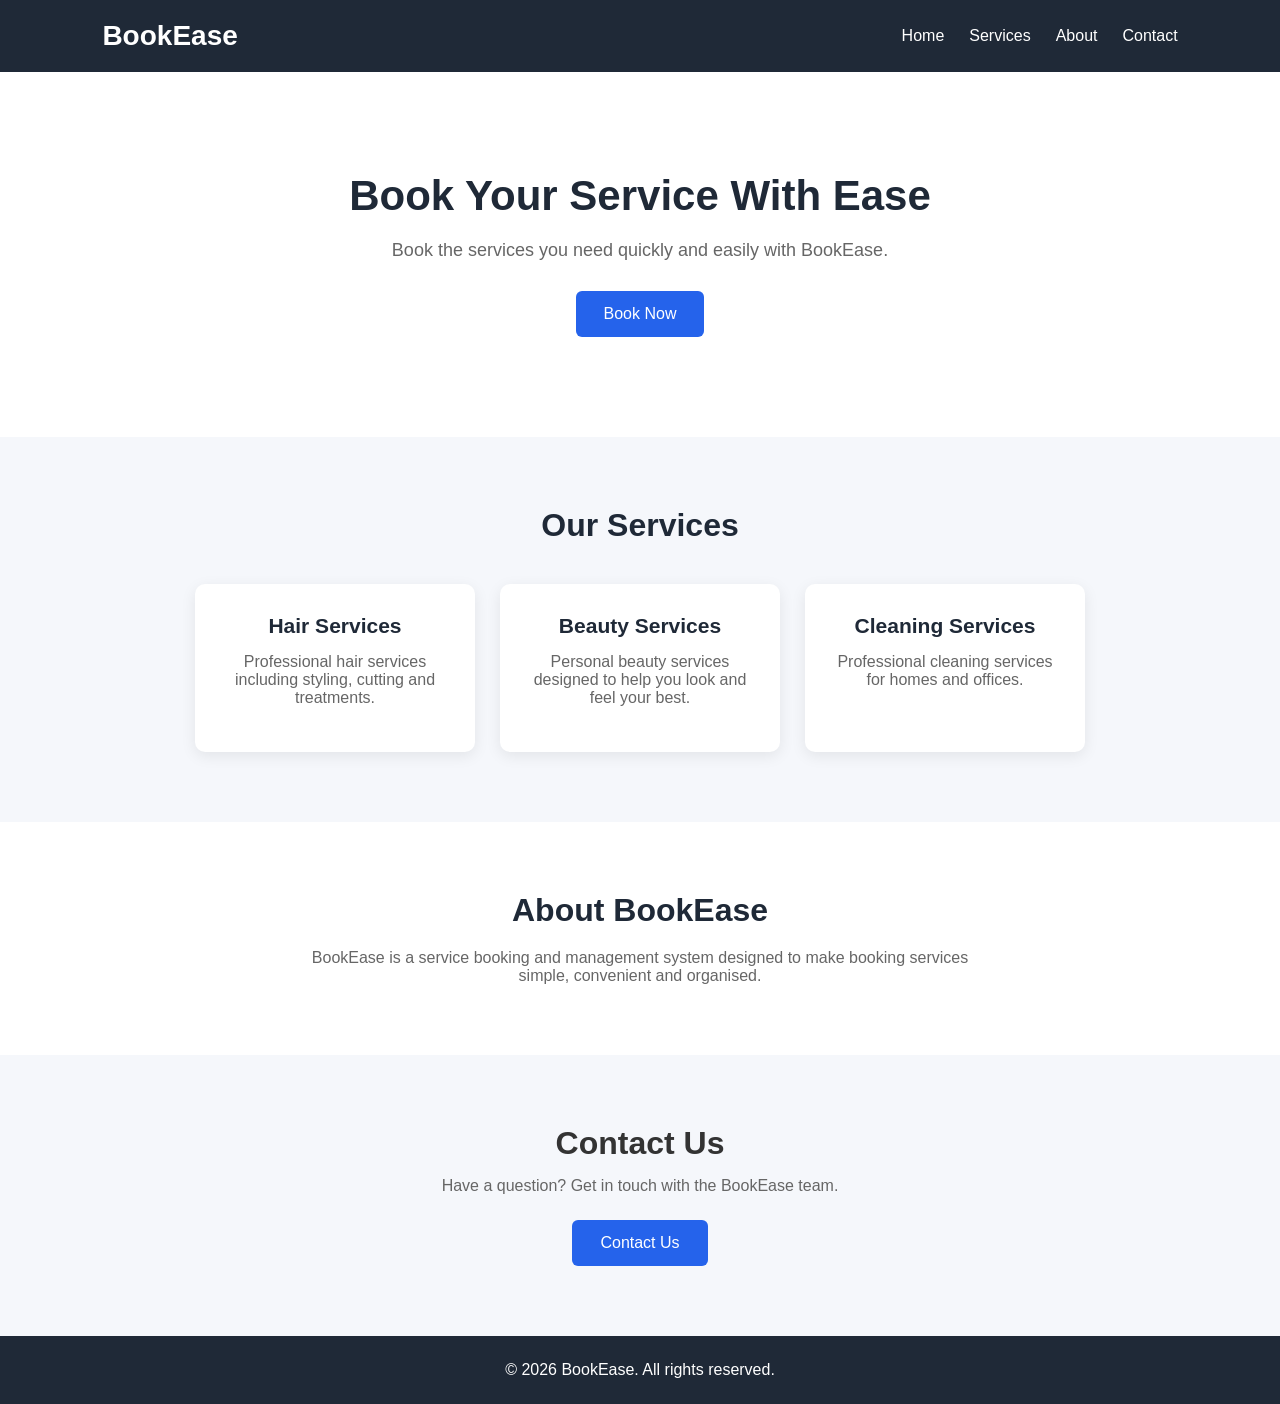
==== frontend/index.html @ 75c25eb1 "Initial commit - BookEase project" ====
<!DOCTYPE html>
<html lang="en">

<head>
    <meta charset="UTF-8">
    <meta name="viewport" content="width=device-width, initial-scale=1.0">

    <title>BookEase - Service Booking</title>

    <link rel="stylesheet" href="style.css">
</head>

<body>

    <!-- Header -->
    <header>

        <h1>BookEase</h1>

        <nav>
            <a href="index.html">Home</a>
            <a href="services.html">Services</a>
            <a href="index.html#about">About</a>
            <a href="index.html#contact">Contact</a>
        </nav>

    </header>


    <!-- Hero Section -->
    <main>

        <section class="hero">

            <h2>Book Your Service With Ease</h2>

            <p>
                Book the services you need quickly and easily
                with BookEase.
            </p>

            <a href="booking.html">
                <button>Book Now</button>
            </a>

        </section>


        <!-- Services Section -->
        <section id="services">

            <h2>Our Services</h2>

            <div class="services-container">

                <div class="service-card">

                    <h3>Hair Services</h3>

                    <p>
                        Professional hair services including
                        styling, cutting and treatments.
                    </p>

                </div>


                <div class="service-card">

                    <h3>Beauty Services</h3>

                    <p>
                        Personal beauty services designed to
                        help you look and feel your best.
                    </p>

                </div>


                <div class="service-card">

                    <h3>Cleaning Services</h3>

                    <p>
                        Professional cleaning services for
                        homes and offices.
                    </p>

                </div>

            </div>

        </section>


        <!-- About Section -->
        <section id="about">

            <h2>About BookEase</h2>

            <p>
                BookEase is a service booking and management
                system designed to make booking services
                simple, convenient and organised.
            </p>

        </section>


        <!-- Contact Section -->
        <section id="contact">

            <h2>Contact Us</h2>

            <p>
                Have a question? Get in touch with the
                BookEase team.
            </p>

            <button>Contact Us</button>

        </section>

    </main>


    <!-- Footer -->
    <footer>

        <p>
            &copy; 2026 BookEase. All rights reserved.
        </p>

    </footer>


    <script src="script.js"></script>

</body>

</html>
---- frontend/style.css ----
* {
    margin: 0;
    padding: 0;
    box-sizing: border-box;
}

body {
    font-family: Arial, sans-serif;
    background-color: #f5f7fb;
    color: #333;
}
header {
    background-color: #1f2937;
    color: white;
    padding: 20px 8%;
    display: flex;
    justify-content: space-between;
    align-items: center;
}

header h1 {
    font-size: 28px;
}

nav {
    display: flex;
    gap: 25px;
}

nav a {
    color: white;
    text-decoration: none;
    font-size: 16px;
}

nav a:hover {
    text-decoration: underline;
}
.hero {
    background-color: white;
    text-align: center;
    padding: 100px 20px;
}

.hero h2 {
    font-size: 42px;
    margin-bottom: 20px;
    color: #1f2937;
}

.hero p {
    font-size: 18px;
    color: #666;
    margin-bottom: 30px;
}
button {
    background-color: #2563eb;
    color: white;
    border: none;
    padding: 14px 28px;
    border-radius: 6px;
    font-size: 16px;
    cursor: pointer;
}

button:hover {
    background-color: #1d4ed8;
}
#services {
    padding: 70px 8%;
    text-align: center;
}

#services h2 {
    font-size: 32px;
    margin-bottom: 40px;
    color: #1f2937;
}

.services-container {
    display: flex;
    justify-content: center;
    gap: 25px;
    flex-wrap: wrap;
}

.service-card {
    background-color: white;
    width: 280px;
    padding: 30px;
    border-radius: 10px;
    box-shadow: 0 4px 15px rgba(0, 0, 0, 0.08);
}

.service-card h3 {
    font-size: 21px;
    margin-bottom: 15px;
    color: #1f2937;
}

.service-card p {
    color: #666;
    margin-bottom: 15px;
}
#about {
    background-color: white;
    padding: 70px 8%;
    text-align: center;
}

#about h2 {
    font-size: 32px;
    margin-bottom: 20px;
    color: #1f2937;
}

#about p {
    max-width: 700px;
    margin: 0 auto;
    color: #666;
}
#contact {
    padding: 70px 8%;
    text-align: center;
    background-color: #f5f7fb;
}

#contact h2 {
    font-size: 32px;
    margin-bottom: 15px;
}

#contact p {
    margin-bottom: 25px;
    color: #666;
}
footer {
    background-color: #1f2937;
    color: white;
    text-align: center;
    padding: 25px;
}
@media (max-width: 768px) {

    header {
        flex-direction: column;
        gap: 20px;
    }

    nav {
        flex-wrap: wrap;
        justify-content: center;
    }

    .hero {
        padding: 70px 20px;
    }

    .hero h2 {
        font-size: 32px;
    }

    .services-container {
        flex-direction: column;
        align-items: center;
    }

    .service-card {
        width: 90%;
        max-width: 350px;
    }
}
.booking-section {
    max-width: 700px;
    margin: 60px auto;
    padding: 40px;
    background-color: white;
    border-radius: 10px;
    box-shadow: 0 4px 15px rgba(0, 0, 0, 0.08);
}

.booking-section h2 {
    text-align: center;
    font-size: 32px;
    color: #1f2937;
    margin-bottom: 10px;
}

.booking-section > p {
    text-align: center;
    color: #666;
    margin-bottom: 35px;
}

.form-group {
    margin-bottom: 20px;
}

.form-group label {
    display: block;
    margin-bottom: 8px;
    font-weight: bold;
}

.form-group input,
.form-group select,
.form-group textarea {
    width: 100%;
    padding: 12px;
    border: 1px solid #d1d5db;
    border-radius: 6px;
    font-size: 16px;
    font-family: Arial, sans-serif;
}

.form-group input:focus,
.form-group select:focus,
.form-group textarea:focus {
    outline: none;
    border-color: #2563eb;
}

.form-group textarea {
    resize: vertical;
}

.booking-section button {
    width: 100%;
    margin-top: 10px;
}
@media (max-width: 768px) {

    .booking-section {
        width: 90%;
        padding: 25px;
    }

}
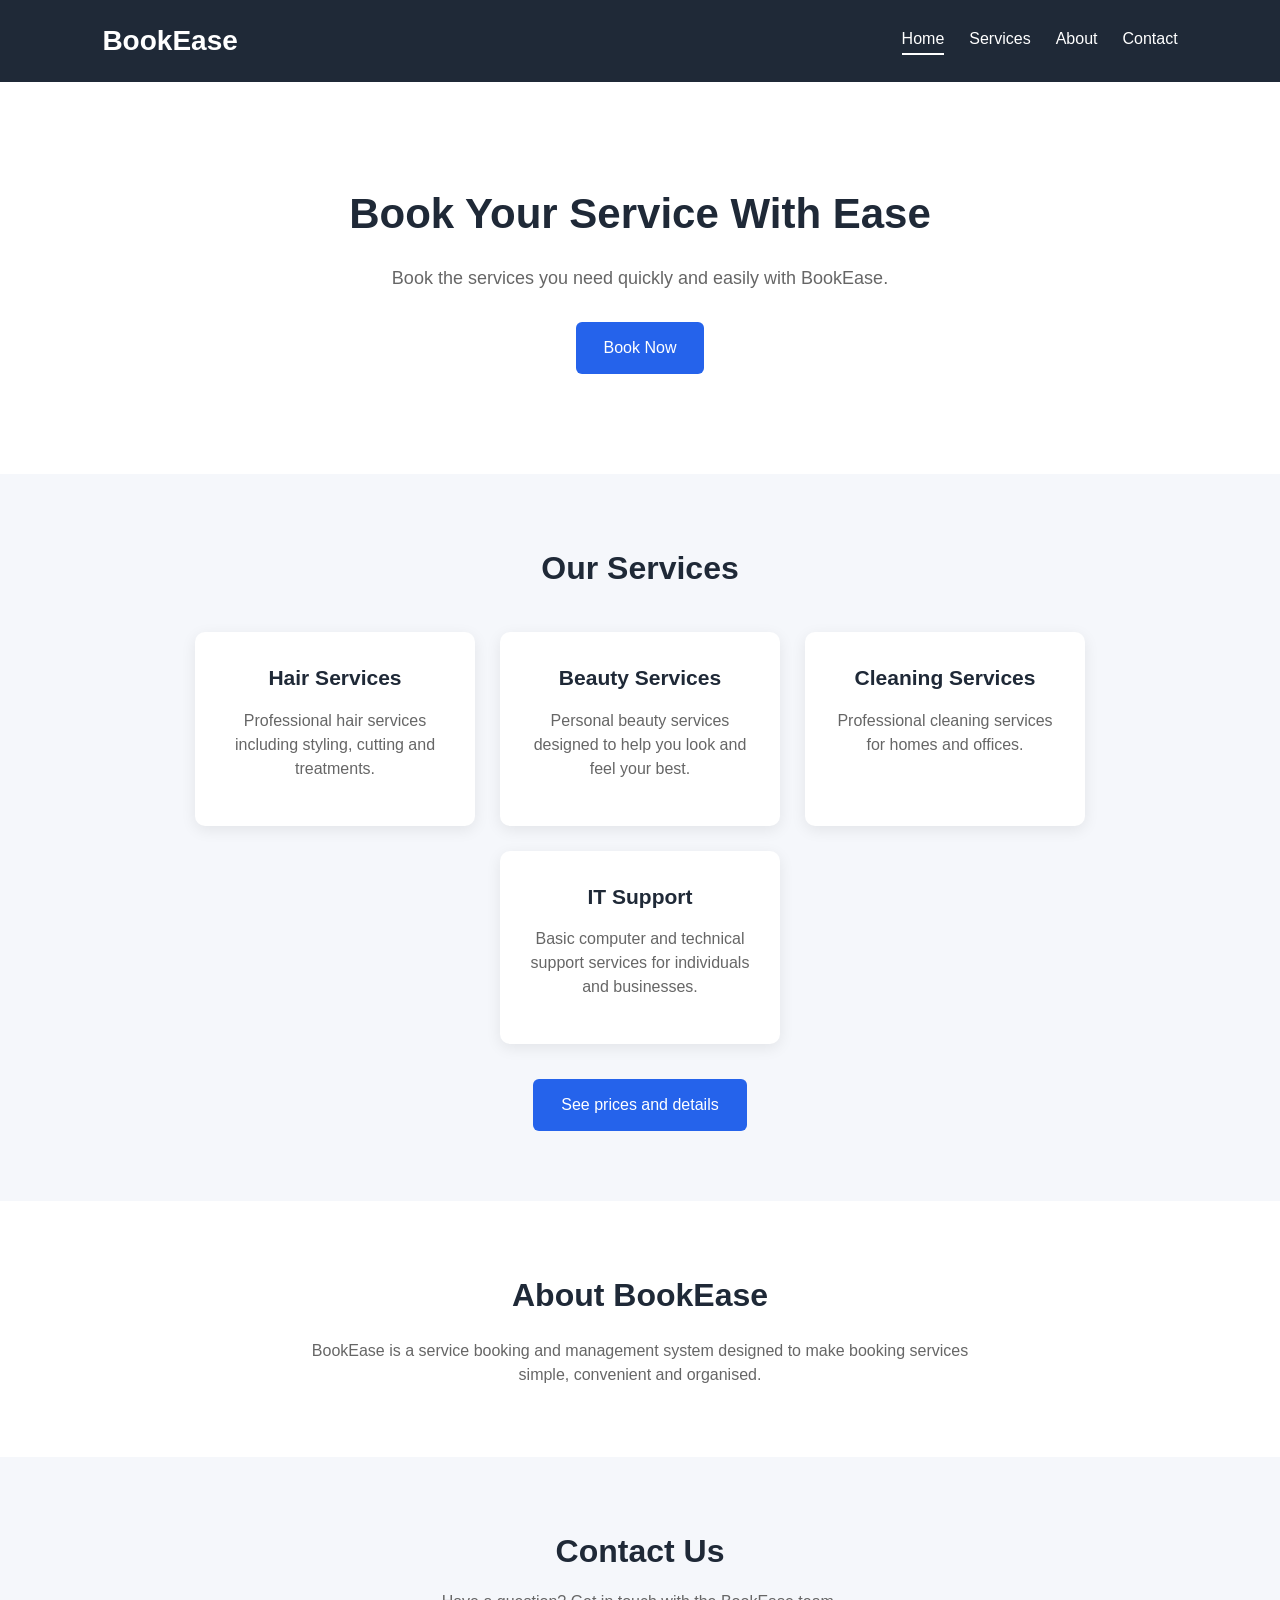
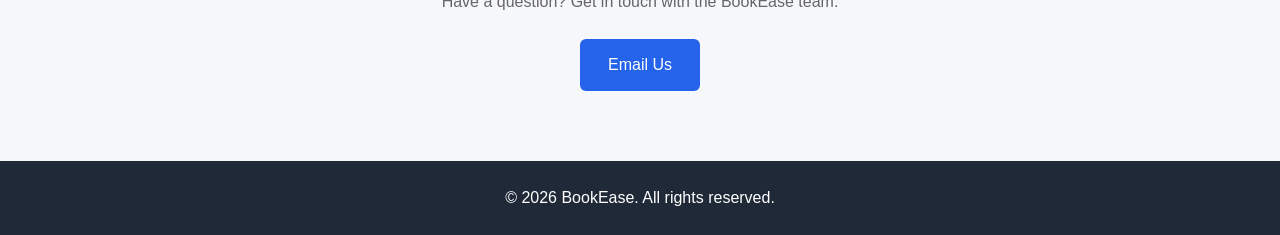
==== commit ec675813: "Update BookEase frontend" ====
--- a/frontend/index.html
+++ b/frontend/index.html
@@ -4,6 +4,7 @@
 <head>
     <meta charset="UTF-8">
     <meta name="viewport" content="width=device-width, initial-scale=1.0">
+    <meta name="description" content="BookEase makes it simple to book hair, beauty, cleaning and IT support services online.">
 
     <title>BookEase - Service Booking</title>
 
@@ -14,24 +15,21 @@
 
     <!-- Header -->
     <header>
-
         <h1>BookEase</h1>
 
-        <nav>
-            <a href="index.html">Home</a>
+        <nav aria-label="Main navigation">
+            <a href="index.html" aria-current="page">Home</a>
             <a href="services.html">Services</a>
             <a href="index.html#about">About</a>
             <a href="index.html#contact">Contact</a>
         </nav>
-
     </header>
 
 
-    <!-- Hero Section -->
     <main>
 
+        <!-- Hero Section -->
         <section class="hero">
-
             <h2>Book Your Service With Ease</h2>
 
             <p>
@@ -39,63 +37,24 @@
                 with BookEase.
             </p>
 
-            <a href="booking.html">
-                <button>Book Now</button>
-            </a>
-
+            <a class="btn" href="booking.html">Book Now</a>
         </section>
 
 
-        <!-- Services Section -->
+        <!-- Services Section (cards are built by script.js from the services list) -->
         <section id="services">
-
             <h2>Our Services</h2>
 
-            <div class="services-container">
+            <div class="services-container" id="homeServices"></div>
 
-                <div class="service-card">
-
-                    <h3>Hair Services</h3>
-
-                    <p>
-                        Professional hair services including
-                        styling, cutting and treatments.
-                    </p>
-
-                </div>
-
-
-                <div class="service-card">
-
-                    <h3>Beauty Services</h3>
-
-                    <p>
-                        Personal beauty services designed to
-                        help you look and feel your best.
-                    </p>
-
-                </div>
-
-
-                <div class="service-card">
-
-                    <h3>Cleaning Services</h3>
-
-                    <p>
-                        Professional cleaning services for
-                        homes and offices.
-                    </p>
-
-                </div>
-
-            </div>
-
+            <p class="link-more">
+                <a class="btn" href="services.html">See prices and details</a>
+            </p>
         </section>
 
 
         <!-- About Section -->
         <section id="about">
-
             <h2>About BookEase</h2>
 
             <p>
@@ -103,13 +62,11 @@
                 system designed to make booking services
                 simple, convenient and organised.
             </p>
-
         </section>
 
 
         <!-- Contact Section -->
         <section id="contact">
-
             <h2>Contact Us</h2>
 
             <p>
@@ -117,8 +74,8 @@
                 BookEase team.
             </p>
 
-            <button>Contact Us</button>
-
+            <!-- Replace with your real email address -->
+            <a class="btn" href="mailto:info@bookease.example">Email Us</a>
         </section>
 
     </main>
@@ -126,11 +83,7 @@
 
     <!-- Footer -->
     <footer>
-
-        <p>
-            &copy; 2026 BookEase. All rights reserved.
-        </p>
-
+        <p>&copy; 2026 BookEase. All rights reserved.</p>
     </footer>
 
 
--- a/frontend/style.css
+++ b/frontend/style.css
@@ -1,3 +1,26 @@
+/* ==========================================================
+   BookEase - style.css
+   ========================================================== */
+
+/* ---------- Design tokens ---------- */
+:root {
+    --color-dark: #1f2937;
+    --color-primary: #2563eb;
+    --color-primary-hover: #1d4ed8;
+    --color-bg: #f5f7fb;
+    --color-surface: #ffffff;
+    --color-text: #333333;
+    --color-muted: #666666;
+    --color-border: #d1d5db;
+    --color-success-bg: #ecfdf5;
+    --color-success-border: #10b981;
+
+    --radius-sm: 6px;
+    --radius-md: 10px;
+    --shadow-card: 0 4px 15px rgba(0, 0, 0, 0.08);
+}
+
+/* ---------- Base ---------- */
 * {
     margin: 0;
     padding: 0;
@@ -6,11 +29,20 @@
 
 body {
     font-family: Arial, sans-serif;
-    background-color: #f5f7fb;
-    color: #333;
-}
+    background-color: var(--color-bg);
+    color: var(--color-text);
+    line-height: 1.5;
+}
+
+/* Keyboard focus: visible for everyone who needs it */
+:focus-visible {
+    outline: 3px solid var(--color-primary);
+    outline-offset: 2px;
+}
+
+/* ---------- Header and navigation ---------- */
 header {
-    background-color: #1f2937;
+    background-color: var(--color-dark);
     color: white;
     padding: 20px 8%;
     display: flex;
@@ -31,13 +63,41 @@
     color: white;
     text-decoration: none;
     font-size: 16px;
+    padding-bottom: 2px;
 }
 
 nav a:hover {
     text-decoration: underline;
 }
+
+/* Current page indicator */
+nav a[aria-current="page"] {
+    border-bottom: 2px solid white;
+}
+
+/* ---------- Buttons (<button> and <a class="btn">) ---------- */
+button,
+.btn {
+    display: inline-block;
+    background-color: var(--color-primary);
+    color: white;
+    border: none;
+    padding: 14px 28px;
+    border-radius: var(--radius-sm);
+    font-size: 16px;
+    font-family: inherit;
+    text-decoration: none;
+    cursor: pointer;
+}
+
+button:hover,
+.btn:hover {
+    background-color: var(--color-primary-hover);
+}
+
+/* ---------- Hero ---------- */
 .hero {
-    background-color: white;
+    background-color: var(--color-surface);
     text-align: center;
     padding: 100px 20px;
 }
@@ -45,27 +105,17 @@
 .hero h2 {
     font-size: 42px;
     margin-bottom: 20px;
-    color: #1f2937;
+    color: var(--color-dark);
 }
 
 .hero p {
     font-size: 18px;
-    color: #666;
-    margin-bottom: 30px;
-}
-button {
-    background-color: #2563eb;
-    color: white;
-    border: none;
-    padding: 14px 28px;
-    border-radius: 6px;
-    font-size: 16px;
-    cursor: pointer;
-}
-
-button:hover {
-    background-color: #1d4ed8;
-}
+    color: var(--color-muted);
+    max-width: 600px;
+    margin: 0 auto 30px;
+}
+
+/* ---------- Services ---------- */
 #services {
     padding: 70px 8%;
     text-align: center;
@@ -74,7 +124,7 @@
 #services h2 {
     font-size: 32px;
     margin-bottom: 40px;
-    color: #1f2937;
+    color: var(--color-dark);
 }
 
 .services-container {
@@ -85,25 +135,48 @@
 }
 
 .service-card {
-    background-color: white;
+    background-color: var(--color-surface);
     width: 280px;
     padding: 30px;
-    border-radius: 10px;
-    box-shadow: 0 4px 15px rgba(0, 0, 0, 0.08);
+    border-radius: var(--radius-md);
+    box-shadow: var(--shadow-card);
+    display: flex;
+    flex-direction: column;
 }
 
 .service-card h3 {
     font-size: 21px;
     margin-bottom: 15px;
-    color: #1f2937;
+    color: var(--color-dark);
 }
 
 .service-card p {
-    color: #666;
+    color: var(--color-muted);
     margin-bottom: 15px;
 }
+
+.service-card .service-price {
+    color: var(--color-dark);
+    margin-bottom: 4px;
+}
+
+.service-card .service-meta {
+    font-size: 14px;
+}
+
+/* Keeps the "Book Service" buttons lined up at the bottom of each card */
+.service-card .btn {
+    margin-top: auto;
+    align-self: center;
+}
+
+.link-more {
+    margin-top: 35px;
+}
+
+/* ---------- About ---------- */
 #about {
-    background-color: white;
+    background-color: var(--color-surface);
     padding: 70px 8%;
     text-align: center;
 }
@@ -111,84 +184,61 @@
 #about h2 {
     font-size: 32px;
     margin-bottom: 20px;
-    color: #1f2937;
+    color: var(--color-dark);
 }
 
 #about p {
     max-width: 700px;
     margin: 0 auto;
-    color: #666;
-}
+    color: var(--color-muted);
+}
+
+/* ---------- Contact ---------- */
 #contact {
     padding: 70px 8%;
     text-align: center;
-    background-color: #f5f7fb;
+    background-color: var(--color-bg);
 }
 
 #contact h2 {
     font-size: 32px;
     margin-bottom: 15px;
+    color: var(--color-dark);
 }
 
 #contact p {
     margin-bottom: 25px;
-    color: #666;
-}
+    color: var(--color-muted);
+}
+
+/* ---------- Footer ---------- */
 footer {
-    background-color: #1f2937;
+    background-color: var(--color-dark);
     color: white;
     text-align: center;
     padding: 25px;
 }
-@media (max-width: 768px) {
-
-    header {
-        flex-direction: column;
-        gap: 20px;
-    }
-
-    nav {
-        flex-wrap: wrap;
-        justify-content: center;
-    }
-
-    .hero {
-        padding: 70px 20px;
-    }
-
-    .hero h2 {
-        font-size: 32px;
-    }
-
-    .services-container {
-        flex-direction: column;
-        align-items: center;
-    }
-
-    .service-card {
-        width: 90%;
-        max-width: 350px;
-    }
-}
+
+/* ---------- Booking page ---------- */
 .booking-section {
     max-width: 700px;
     margin: 60px auto;
     padding: 40px;
-    background-color: white;
-    border-radius: 10px;
-    box-shadow: 0 4px 15px rgba(0, 0, 0, 0.08);
+    background-color: var(--color-surface);
+    border-radius: var(--radius-md);
+    box-shadow: var(--shadow-card);
 }
 
 .booking-section h2 {
     text-align: center;
     font-size: 32px;
-    color: #1f2937;
+    color: var(--color-dark);
     margin-bottom: 10px;
 }
 
 .booking-section > p {
     text-align: center;
-    color: #666;
+    color: var(--color-muted);
     margin-bottom: 35px;
 }
 
@@ -207,32 +257,95 @@
 .form-group textarea {
     width: 100%;
     padding: 12px;
-    border: 1px solid #d1d5db;
-    border-radius: 6px;
+    border: 1px solid var(--color-border);
+    border-radius: var(--radius-sm);
     font-size: 16px;
     font-family: Arial, sans-serif;
 }
 
+/* Border colour change plus the global focus ring */
 .form-group input:focus,
 .form-group select:focus,
 .form-group textarea:focus {
-    outline: none;
-    border-color: #2563eb;
+    border-color: var(--color-primary);
 }
 
 .form-group textarea {
     resize: vertical;
 }
 
-.booking-section button {
+.form-hint {
+    margin-top: 6px;
+    font-size: 14px;
+    color: var(--color-muted);
+}
+
+.booking-section button[type="submit"] {
     width: 100%;
     margin-top: 10px;
 }
+
+/* Confirmation shown after a booking is submitted */
+.confirmation {
+    background-color: var(--color-success-bg);
+    border-left: 5px solid var(--color-success-border);
+    border-radius: var(--radius-sm);
+    padding: 20px;
+    margin-bottom: 30px;
+}
+
+.confirmation[hidden] {
+    display: none;
+}
+
+.confirmation h3 {
+    color: var(--color-dark);
+    margin-bottom: 10px;
+}
+
+.confirmation dl {
+    display: grid;
+    grid-template-columns: max-content 1fr;
+    gap: 6px 15px;
+}
+
+.confirmation dt {
+    font-weight: bold;
+}
+
+/* ---------- Mobile ---------- */
 @media (max-width: 768px) {
+
+    header {
+        flex-direction: column;
+        gap: 20px;
+    }
+
+    nav {
+        flex-wrap: wrap;
+        justify-content: center;
+    }
+
+    .hero {
+        padding: 70px 20px;
+    }
+
+    .hero h2 {
+        font-size: 32px;
+    }
+
+    .services-container {
+        flex-direction: column;
+        align-items: center;
+    }
+
+    .service-card {
+        width: 90%;
+        max-width: 350px;
+    }
 
     .booking-section {
         width: 90%;
         padding: 25px;
     }
-
 }
